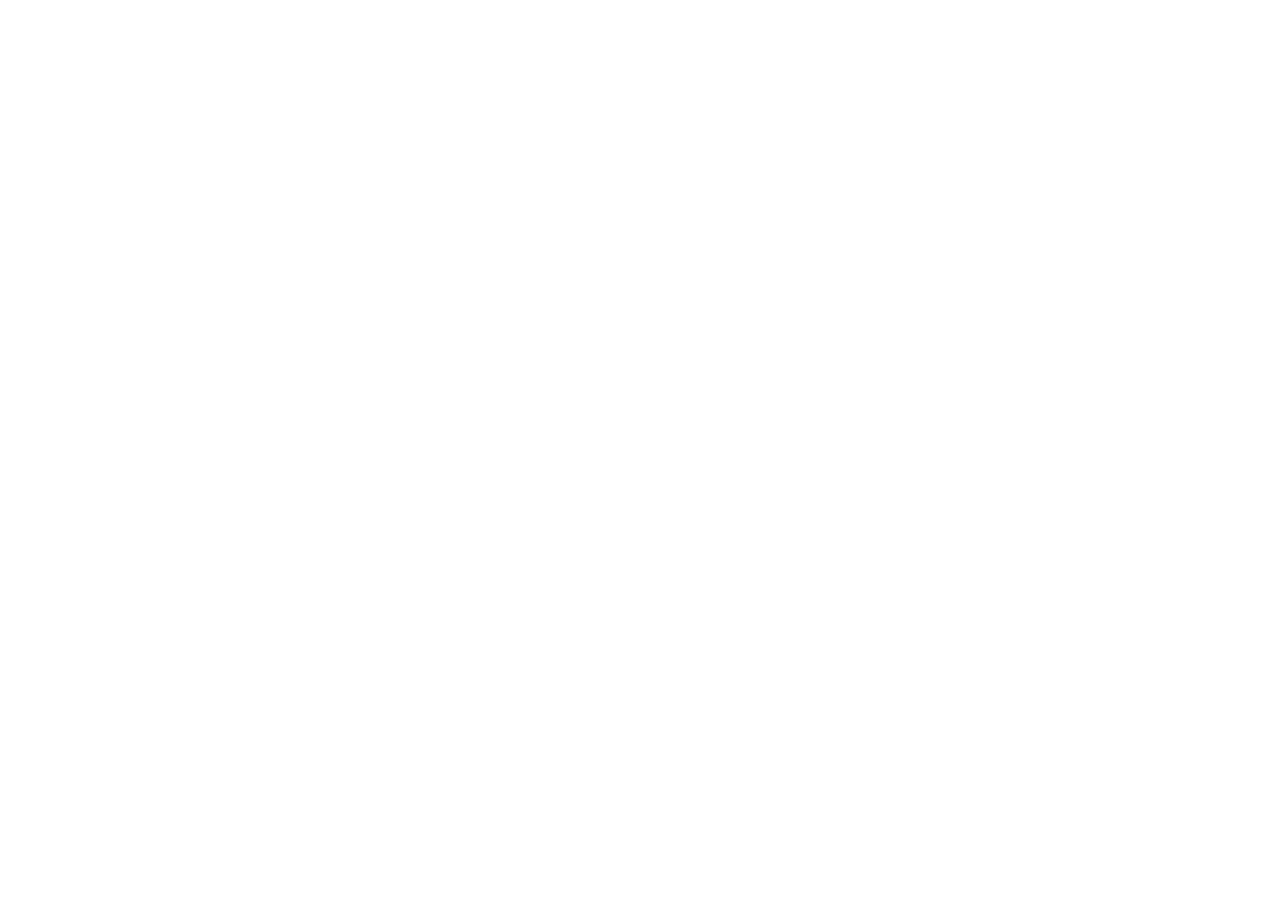
==== pages/about.html @ ec0fdb8e "Basic structure to start the project" ====
<!DOCTYPE html>
<html lang="en">

<head>
    <meta charset="UTF-8">
    <meta name="viewport" content="width=device-width, initial-scale=1.0">
    <title>Document</title>
</head>

<body>

</body>

</html>
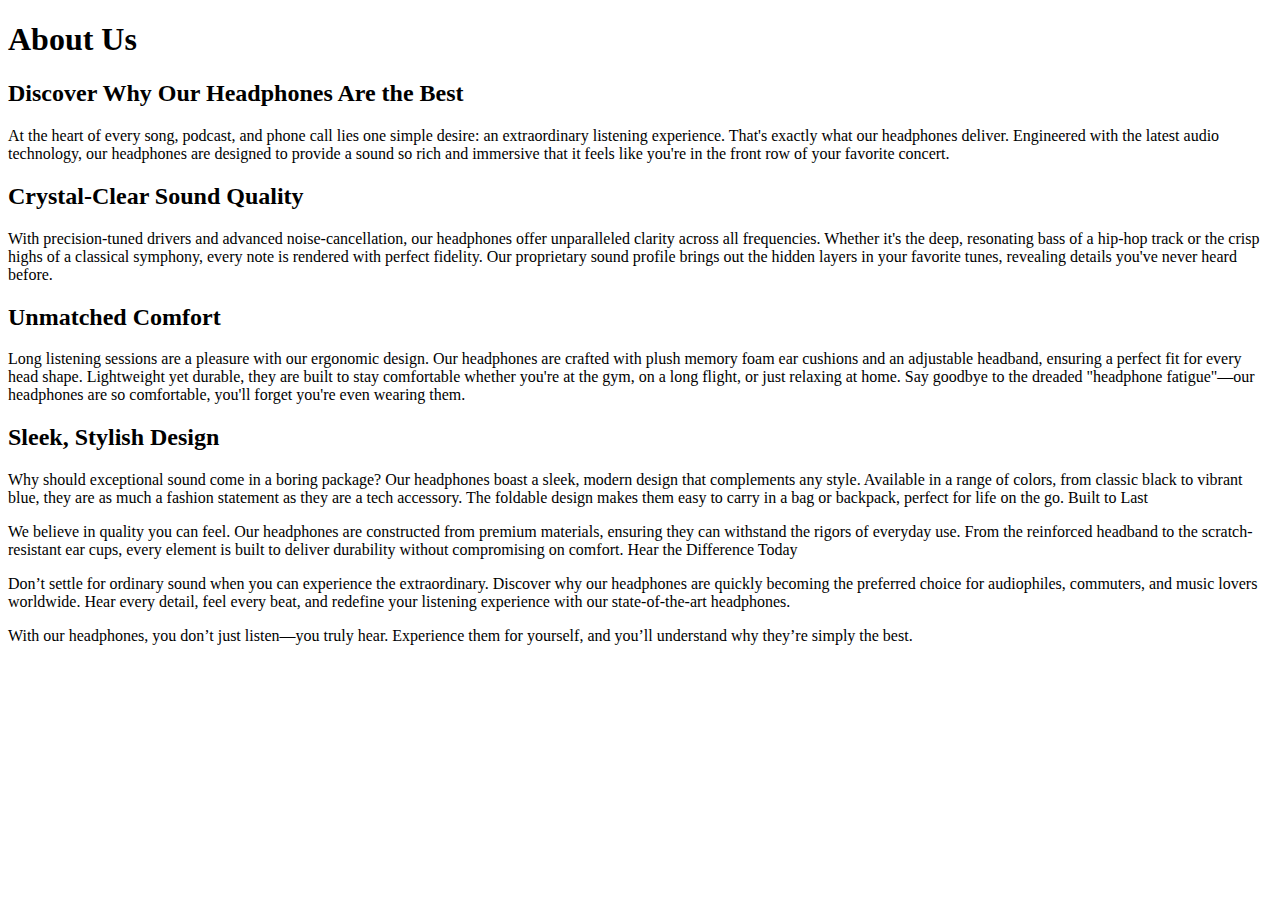
==== commit f6322493: "Initial code for about us Page" ====
--- a/pages/about.html
+++ b/pages/about.html
@@ -4,11 +4,73 @@
 <head>
     <meta charset="UTF-8">
     <meta name="viewport" content="width=device-width, initial-scale=1.0">
-    <title>Document</title>
+
+    <!--Styles-->
+    <link rel="stylesheet" href="styles/normalize.css">
+    <link rel="stylesheet" href="styles/style.css">
+    <link rel="stylesheet" href="styles/about.css">
+    <title>About Us</title>
+    <!--Icon-->
+    <link rel="icon" type="image/png" href="images/headphone.png">
 </head>
 
 <body>
+    <header></header>
+    <main>
+        <div>
+            <h1>About Us</h1>
+            <h2>Discover Why Our Headphones Are the Best</h2>
+            <p>At the heart of every song, podcast, and phone call lies one simple desire: an extraordinary listening
+                experience.
+                That's exactly what our headphones deliver. Engineered with the latest audio technology, our headphones
+                are designed to
+                provide a sound so rich and immersive that it feels like you're in the front row of your favorite
+                concert.</p>
 
+            <h2>Crystal-Clear Sound Quality</h2>
+            <p>With precision-tuned drivers and advanced noise-cancellation, our headphones offer unparalleled clarity
+                across all
+                frequencies. Whether it's the deep, resonating bass of a hip-hop track or the crisp highs of a classical
+                symphony, every
+                note is rendered with perfect fidelity. Our proprietary sound profile brings out the hidden layers in
+                your favorite
+                tunes, revealing details you've never heard before.</p>
+
+            <h2>Unmatched Comfort</h2>
+            <p>Long listening sessions are a pleasure with our ergonomic design. Our headphones are crafted with plush
+                memory foam ear
+                cushions and an adjustable headband, ensuring a perfect fit for every head shape. Lightweight yet
+                durable, they are
+                built to stay comfortable whether you're at the gym, on a long flight, or just relaxing at home. Say
+                goodbye to the
+                dreaded "headphone fatigue"—our headphones are so comfortable, you'll forget you're even wearing them.
+            </p>
+
+            <h2>Sleek, Stylish Design</h2>
+            <p>Why should exceptional sound come in a boring package? Our headphones boast a sleek, modern design that
+                complements any
+                style. Available in a range of colors, from classic black to vibrant blue, they are as much a fashion
+                statement as they
+                are a tech accessory. The foldable design makes them easy to carry in a bag or backpack, perfect for
+                life on the go.
+                Built to Last</p>
+            <p>We believe in quality you can feel. Our headphones are constructed from premium materials, ensuring they
+                can withstand
+                the rigors of everyday use. From the reinforced headband to the scratch-resistant ear cups, every
+                element is built to
+                deliver durability without compromising on comfort.
+                Hear the Difference Today</p>
+            <p>Don’t settle for ordinary sound when you can experience the extraordinary. Discover why our headphones
+                are quickly
+                becoming the preferred choice for audiophiles, commuters, and music lovers worldwide. Hear every detail,
+                feel every
+                beat, and redefine your listening experience with our state-of-the-art headphones.</p>
+            <p>With our headphones, you don’t just listen—you truly hear. Experience them for yourself, and you’ll
+                understand why
+                they’re simply the best.</p>
+        </div>
+    </main>
+    <footer></footer>
 </body>
 
 </html>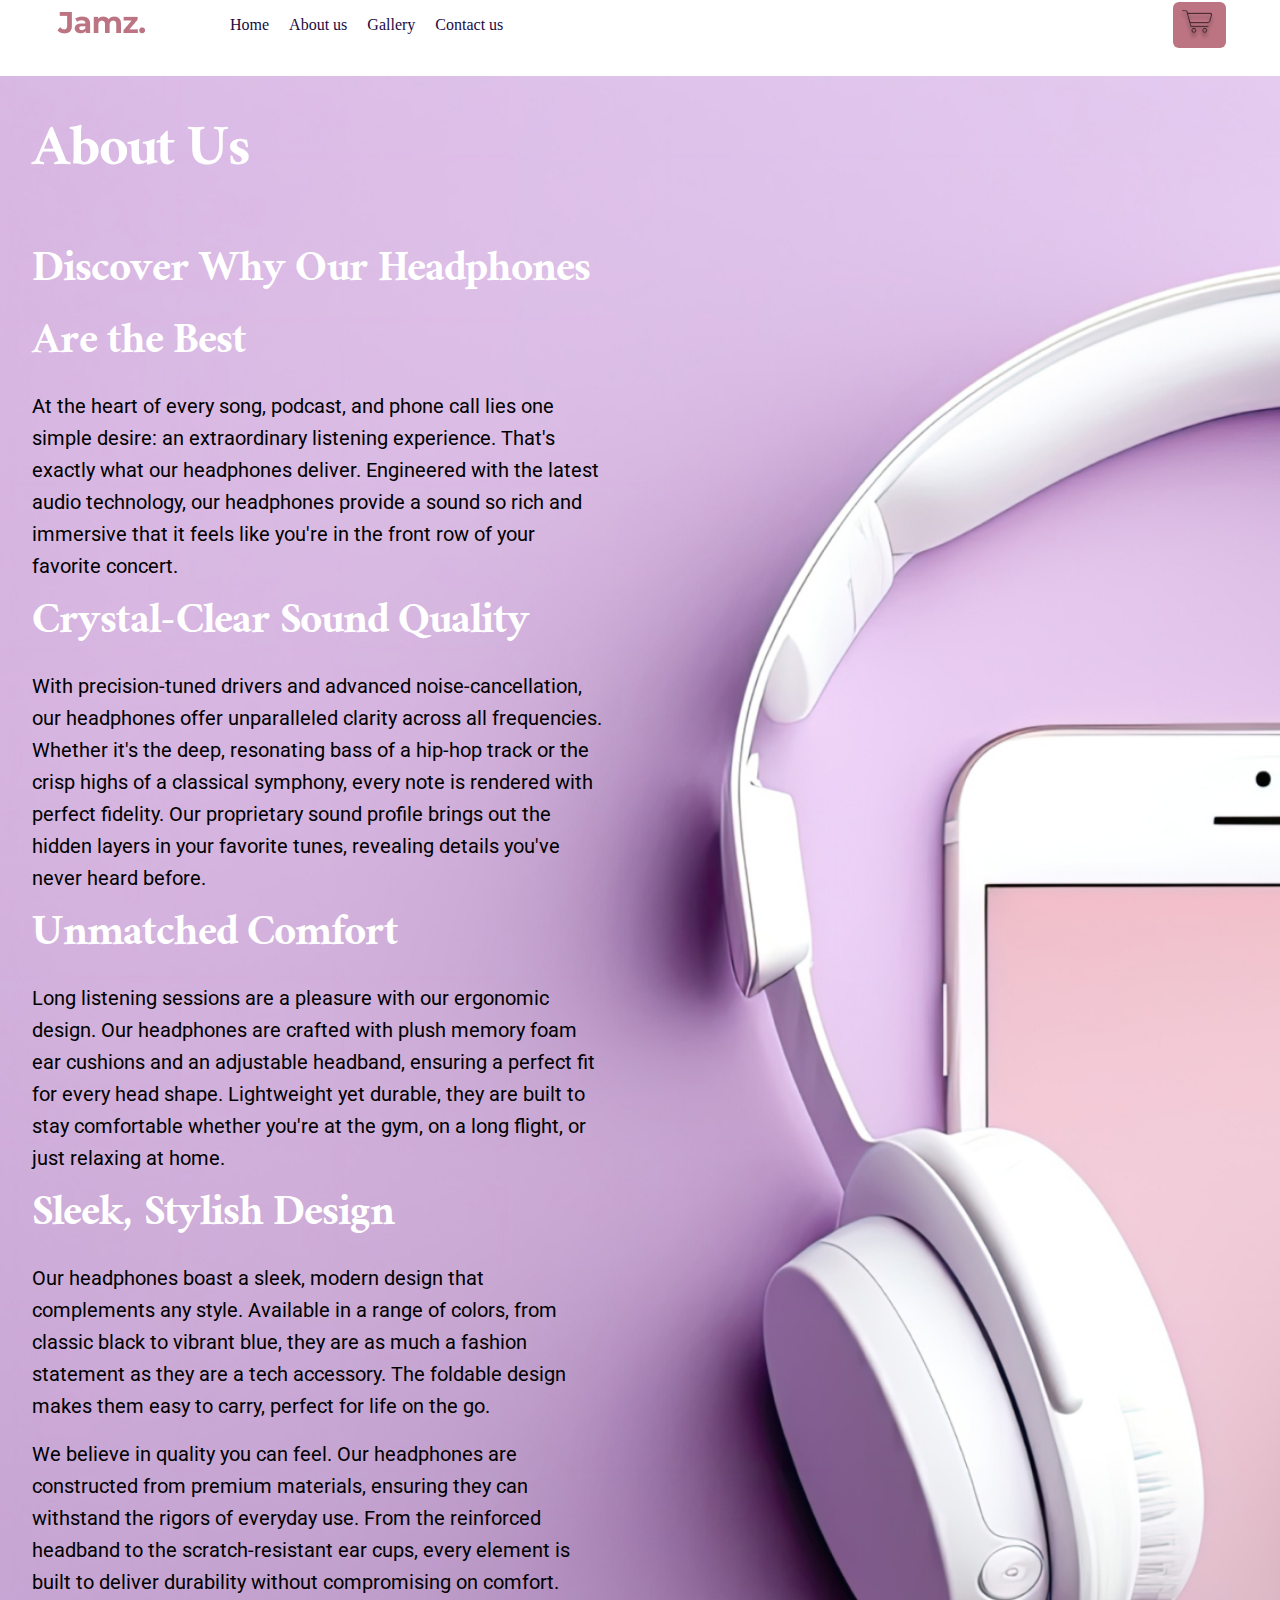
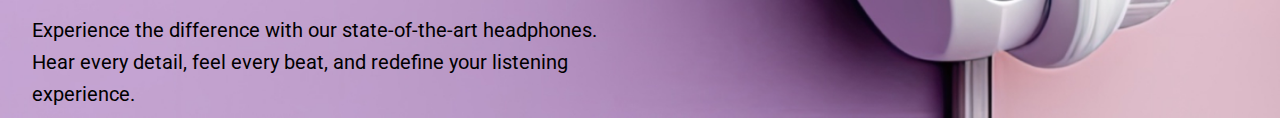
==== commit 68d04fc1: "About us page created including navigation bar" ====
--- a/pages/about.html
+++ b/pages/about.html
@@ -1,74 +1,92 @@
 <!DOCTYPE html>
 <html lang="en">
+<!--Page created by João Campos-->
 
 <head>
     <meta charset="UTF-8">
     <meta name="viewport" content="width=device-width, initial-scale=1.0">
 
     <!--Styles-->
-    <link rel="stylesheet" href="styles/normalize.css">
-    <link rel="stylesheet" href="styles/style.css">
-    <link rel="stylesheet" href="styles/about.css">
+    <link rel="stylesheet" href="../styles/normalize.css">
+    <link rel="stylesheet" href="../styles/style.css">
+    <link rel="stylesheet" href="../styles/about.css">
+    <link href="https://fonts.googleapis.com/css2?family=Poppins&family=Roboto&family=Ramaraja" rel="stylesheet">
     <title>About Us</title>
     <!--Icon-->
-    <link rel="icon" type="image/png" href="images/headphone.png">
+    <link rel="icon" type="image/png" href="../images/headphone.png">
 </head>
 
 <body>
-    <header></header>
+    <header>
+        <div class="header">
+            <div class="header-logo">
+                <a href="../index.html"><img src="../images/Logo..png" alt="Jamz-Logo" title="Jamz-Logo"></a>
+            </div>
+            <!-- Navbar Start -->
+            <div class="navbar">
+                <nav>
+                    <ul>
+                        <li><a href="../index.html">Home</a></li>
+                        <li><a href="../pages/about.html">About us</a></li>
+                        <li><a href="../pages/gallery.html">Gallery</a></li>
+                        <li><a href="../pages/contact.html">Contact us</a></li>
+                    </ul>
+                </nav>
+            </div>
+            <!-- Navbar End -->
+            <div class="shopping-logo">
+                <img src="../images/shopping.png" alt="Shopping-Logo" title="Shopping-Logo">
+            </div>
+        </div>
+    </header>
     <main>
-        <div>
-            <h1>About Us</h1>
-            <h2>Discover Why Our Headphones Are the Best</h2>
-            <p>At the heart of every song, podcast, and phone call lies one simple desire: an extraordinary listening
-                experience.
-                That's exactly what our headphones deliver. Engineered with the latest audio technology, our headphones
-                are designed to
-                provide a sound so rich and immersive that it feels like you're in the front row of your favorite
-                concert.</p>
+        <section class="container-about-us">
+            <div class="container-inside">
+                <h1 class="about-main-title">About Us</h1>
+                <h2 class="about-second-title">Discover Why Our Headphones Are the Best</h2>
+                <p class="about-information">At the heart of every song, podcast, and phone call lies one simple desire:
+                    an extraordinary listening experience. That's exactly what our headphones deliver. Engineered with
+                    the
+                    latest audio technology, our
+                    headphones provide a sound so rich and immersive that it feels like you're in the front row of your
+                    favorite concert.</p>
 
-            <h2>Crystal-Clear Sound Quality</h2>
-            <p>With precision-tuned drivers and advanced noise-cancellation, our headphones offer unparalleled clarity
-                across all
-                frequencies. Whether it's the deep, resonating bass of a hip-hop track or the crisp highs of a classical
-                symphony, every
-                note is rendered with perfect fidelity. Our proprietary sound profile brings out the hidden layers in
-                your favorite
-                tunes, revealing details you've never heard before.</p>
+                <h2 class="about-second-title">Crystal-Clear Sound Quality</h2>
+                <p class="about-information">With precision-tuned drivers and advanced noise-cancellation, our
+                    headphones
+                    offer unparalleled clarity across all frequencies. Whether it's the deep, resonating bass of a
+                    hip-hop
+                    track or the crisp highs of a classical symphony, every note is rendered with perfect fidelity. Our
+                    proprietary sound profile brings out the hidden layers in your favorite tunes, revealing details
+                    you've
+                    never heard before.</p>
 
-            <h2>Unmatched Comfort</h2>
-            <p>Long listening sessions are a pleasure with our ergonomic design. Our headphones are crafted with plush
-                memory foam ear
-                cushions and an adjustable headband, ensuring a perfect fit for every head shape. Lightweight yet
-                durable, they are
-                built to stay comfortable whether you're at the gym, on a long flight, or just relaxing at home. Say
-                goodbye to the
-                dreaded "headphone fatigue"—our headphones are so comfortable, you'll forget you're even wearing them.
-            </p>
+                <h2 class="about-second-title">Unmatched Comfort</h2>
+                <p class="about-information">Long listening sessions are a pleasure with our ergonomic design. Our
+                    headphones are crafted with plush memory foam ear cushions and an adjustable headband, ensuring a
+                    perfect fit for every head shape. Lightweight yet durable, they are built to stay comfortable
+                    whether
+                    you're at the gym, on a long flight, or just relaxing at home.</p>
 
-            <h2>Sleek, Stylish Design</h2>
-            <p>Why should exceptional sound come in a boring package? Our headphones boast a sleek, modern design that
-                complements any
-                style. Available in a range of colors, from classic black to vibrant blue, they are as much a fashion
-                statement as they
-                are a tech accessory. The foldable design makes them easy to carry in a bag or backpack, perfect for
-                life on the go.
-                Built to Last</p>
-            <p>We believe in quality you can feel. Our headphones are constructed from premium materials, ensuring they
-                can withstand
-                the rigors of everyday use. From the reinforced headband to the scratch-resistant ear cups, every
-                element is built to
-                deliver durability without compromising on comfort.
-                Hear the Difference Today</p>
-            <p>Don’t settle for ordinary sound when you can experience the extraordinary. Discover why our headphones
-                are quickly
-                becoming the preferred choice for audiophiles, commuters, and music lovers worldwide. Hear every detail,
-                feel every
-                beat, and redefine your listening experience with our state-of-the-art headphones.</p>
-            <p>With our headphones, you don’t just listen—you truly hear. Experience them for yourself, and you’ll
-                understand why
-                they’re simply the best.</p>
-        </div>
+                <h2 class="about-second-title">Sleek, Stylish Design</h2>
+                <p class="about-information">Our headphones boast a sleek, modern design that complements any style.
+                    Available in a range of colors, from classic black to vibrant blue, they are as much a fashion
+                    statement
+                    as they are a tech accessory. The foldable design makes them easy to carry, perfect for life on the
+                    go.
+                </p>
+
+                <p class="about-information">We believe in quality you can feel. Our headphones are constructed from
+                    premium
+                    materials, ensuring they can withstand the rigors of everyday use. From the reinforced headband to
+                    the
+                    scratch-resistant ear cups, every element is built to deliver durability without compromising on
+                    comfort.</p>
+
+                <p class="about-information">Experience the difference with our state-of-the-art headphones. Hear every
+                    detail, feel every beat, and redefine your listening experience.</p>
+            </div>
+        </section>
     </main>
     <footer></footer>
 </body>
--- a/styles/style.css
+++ b/styles/style.css
@@ -0,0 +1,65 @@
+/*This style.css is intended only for styles common to all pages (like basic layout, fonts and colors). For specific page style,
+work in the specific file,
+for example: contact.css*/
+*{
+    box-sizing: border-box;
+    margin:0;
+    padding:0;
+}
+.header{
+    display: grid; 
+    grid-template-columns: 1fr  1fr  1fr  1fr  1fr  1fr  1fr  1fr  1fr  1fr  1fr  1fr;
+    grid-template-rows: 50px;
+    align-items: center;
+
+}
+.header-logo{
+    grid-column: 2/3;
+    margin-left:-50px;
+   
+    cursor: pointer;
+}
+.navbar{
+    grid-column: 4/9;
+    margin-left:-100px;
+
+}
+.shopping-logo{
+    grid-column: 12;
+    background-color: #BD7482;
+    width: 53px;
+    max-width: 100%;
+    height: 46px;
+    border-radius: 6px;
+    display:block;
+    padding:5px;
+    cursor: pointer;
+}
+.shopping-logo:hover{
+    background-color: lightgray;
+}
+nav ul{
+    list-style-type: none;
+    padding: 0;
+    margin: 0;
+
+}
+
+ul li{
+    float: left;
+    padding: 10px;
+      
+}
+li a{
+    text-decoration: none;
+    display: block;
+    color: #1B0A42;
+    line-height: 24px;
+    letter-spacing: 2%;
+    font-size: 16px;
+    
+}
+li a:hover{
+    font-size: 30px;
+
+}--- a/styles/about.css
+++ b/styles/about.css
@@ -0,0 +1,70 @@
+.container-about-us {
+    background-image: url(../images/about_us_img_headphone.png);
+    background-size: cover;
+    background-position: center;
+    background-repeat: no-repeat;
+    min-height: 80vh;
+    width: 100%;
+    overflow: hidden;
+    position: relative;
+    margin-top: 2%;
+    background-color: #000000;
+    /* Fallback for when the image fails to load */
+}
+
+.container-inside {
+    display: flex;
+    flex-direction: column;
+    width: 45%;
+    min-height: 100%;
+    margin: 0 2rem;
+}
+
+.about-main-title {
+    font-family: "Ramaraja", serif;
+    font-weight: 400;
+    font-style: normal;
+    font-size: 4rem;
+    line-height: 1.2;
+    color: white;
+}
+
+.about-second-title {
+    font-family: "Ramaraja", serif;
+    font-weight: 400;
+    font-style: normal;
+    font-size: 3rem;
+    line-height: 1.5;
+    color: white;
+}
+
+.about-information {
+    font-family: "Roboto", serif;
+    font-weight: 400;
+    font-style: normal;
+    font-size: 1.25rem;
+    line-height: 1.6;
+    text-align: left;
+    margin: 0.5rem 0;
+}
+
+/* Responsiveness */
+@media (max-width: 768px) {
+    .container-inside {
+        width: 90%;
+        /* Reduces width on mobile devices */
+        margin: 0 1rem;
+    }
+
+    .about-main-title {
+        font-size: 2.5rem;
+    }
+
+    .about-second-title {
+        font-size: 2rem;
+    }
+
+    .about-information {
+        font-size: 1rem;
+    }
+}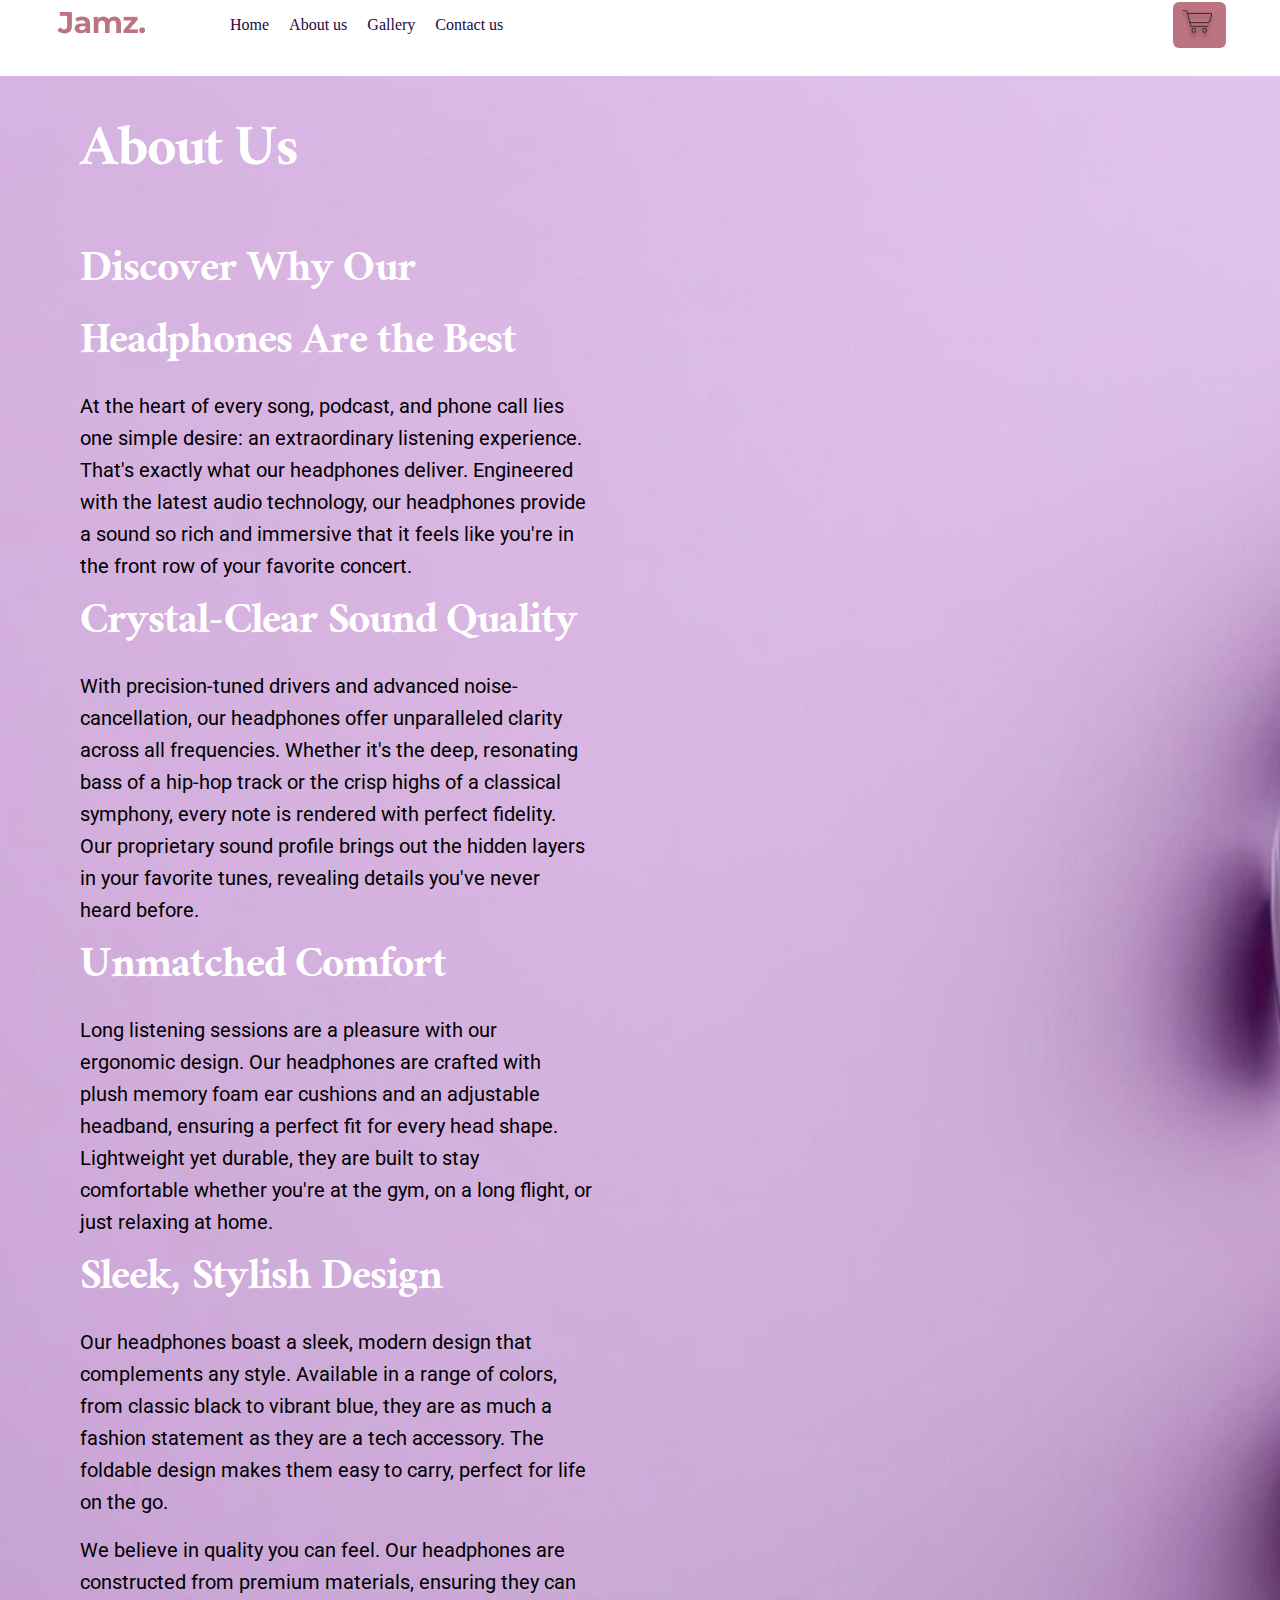
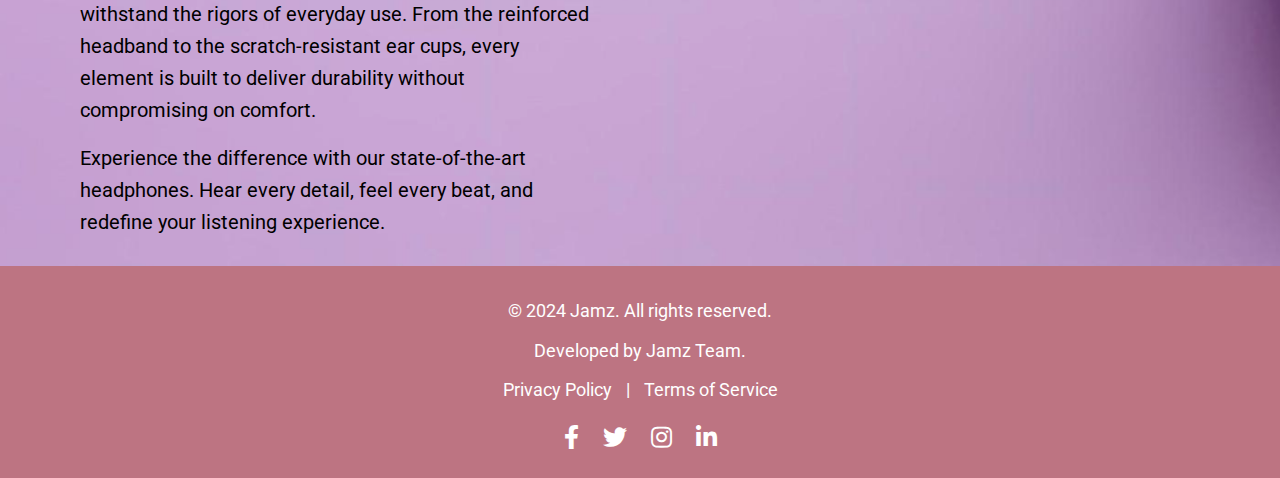
==== commit 3558a472: "Refactored code, adjusted background image and created footer" ====
--- a/pages/about.html
+++ b/pages/about.html
@@ -7,6 +7,7 @@
     <meta name="viewport" content="width=device-width, initial-scale=1.0">
 
     <!--Styles-->
+    <link rel="stylesheet" href="https://cdnjs.cloudflare.com/ajax/libs/font-awesome/5.15.4/css/all.min.css">
     <link rel="stylesheet" href="../styles/normalize.css">
     <link rel="stylesheet" href="../styles/style.css">
     <link rel="stylesheet" href="../styles/about.css">
@@ -88,7 +89,17 @@
             </div>
         </section>
     </main>
-    <footer></footer>
+    <footer class="footer">
+        <p>&copy; 2024 Jamz. All rights reserved.</p>
+        <p>Developed by Jamz Team.</p>
+        <p><a href="#">Privacy Policy</a> | <a href="#">Terms of Service</a></p>
+        <div class="social-icons">
+            <a href="#" class="social-icon"><i class="fab fa-facebook-f"></i></a>
+            <a href="#" class="social-icon"><i class="fab fa-twitter"></i></a>
+            <a href="#" class="social-icon"><i class="fab fa-instagram"></i></a>
+            <a href="#" class="social-icon"><i class="fab fa-linkedin-in"></i></a>
+        </div>
+    </footer>
 </body>
 
 </html>--- a/styles/style.css
+++ b/styles/style.css
@@ -1,65 +1,116 @@
 /*This style.css is intended only for styles common to all pages (like basic layout, fonts and colors). For specific page style,
 work in the specific file,
 for example: contact.css*/
-*{
+* {
     box-sizing: border-box;
-    margin:0;
-    padding:0;
+    margin: 0;
+    padding: 0;
 }
-.header{
-    display: grid; 
-    grid-template-columns: 1fr  1fr  1fr  1fr  1fr  1fr  1fr  1fr  1fr  1fr  1fr  1fr;
+
+.header {
+    display: grid;
+    grid-template-columns: 1fr 1fr 1fr 1fr 1fr 1fr 1fr 1fr 1fr 1fr 1fr 1fr;
     grid-template-rows: 50px;
     align-items: center;
 
 }
-.header-logo{
+
+.header-logo {
     grid-column: 2/3;
-    margin-left:-50px;
-   
+    margin-left: -50px;
+
     cursor: pointer;
 }
-.navbar{
+
+.navbar {
     grid-column: 4/9;
-    margin-left:-100px;
+    margin-left: -100px;
 
 }
-.shopping-logo{
+
+.shopping-logo {
     grid-column: 12;
     background-color: #BD7482;
     width: 53px;
     max-width: 100%;
     height: 46px;
     border-radius: 6px;
-    display:block;
-    padding:5px;
+    display: block;
+    padding: 5px;
     cursor: pointer;
 }
-.shopping-logo:hover{
+
+.shopping-logo:hover {
     background-color: lightgray;
 }
-nav ul{
+
+nav ul {
     list-style-type: none;
     padding: 0;
     margin: 0;
 
 }
 
-ul li{
+ul li {
     float: left;
     padding: 10px;
-      
+
 }
-li a{
+
+li a {
     text-decoration: none;
     display: block;
     color: #1B0A42;
     line-height: 24px;
     letter-spacing: 2%;
     font-size: 16px;
-    
+
 }
-li a:hover{
+
+li a:hover {
     font-size: 30px;
 
-}+}
+
+/*FOOTER by João*/
+.footer {
+    background-color: #BD7482;
+    color: #fff;
+    padding: 20px;
+    text-align: center;
+    font-family: "Roboto", serif;
+    font-weight: 400;
+    font-style: normal;
+    font-size: 1.15rem;
+    line-height: 1.6;
+}
+
+.footer a {
+    color: #fff;
+    text-decoration: none;
+    margin: 0 10px;
+}
+
+.footer a:hover {
+    text-decoration: underline;
+}
+
+.footer p {
+    margin: 10px 0;
+}
+
+.social-icons {
+    margin-top: 15px;
+}
+
+.social-icon {
+    margin: 0 10px;
+    font-size: 24px;
+    color: #fff;
+    text-decoration: none;
+}
+
+.social-icon:hover {
+    color: #333;
+}
+/*END FOOTER by João*/--- a/styles/about.css
+++ b/styles/about.css
@@ -1,7 +1,6 @@
 .container-about-us {
     background-image: url(../images/about_us_img_headphone.png);
     background-size: cover;
-    background-position: center;
     background-repeat: no-repeat;
     min-height: 80vh;
     width: 100%;
@@ -9,15 +8,16 @@
     position: relative;
     margin-top: 2%;
     background-color: #000000;
+    padding-bottom: 20px;
     /* Fallback for when the image fails to load */
 }
 
 .container-inside {
     display: flex;
     flex-direction: column;
-    width: 45%;
+    width: 40%;
     min-height: 100%;
-    margin: 0 2rem;
+    margin: 0 2rem 0 5rem;
 }
 
 .about-main-title {
@@ -67,4 +67,4 @@
     .about-information {
         font-size: 1rem;
     }
-}+}
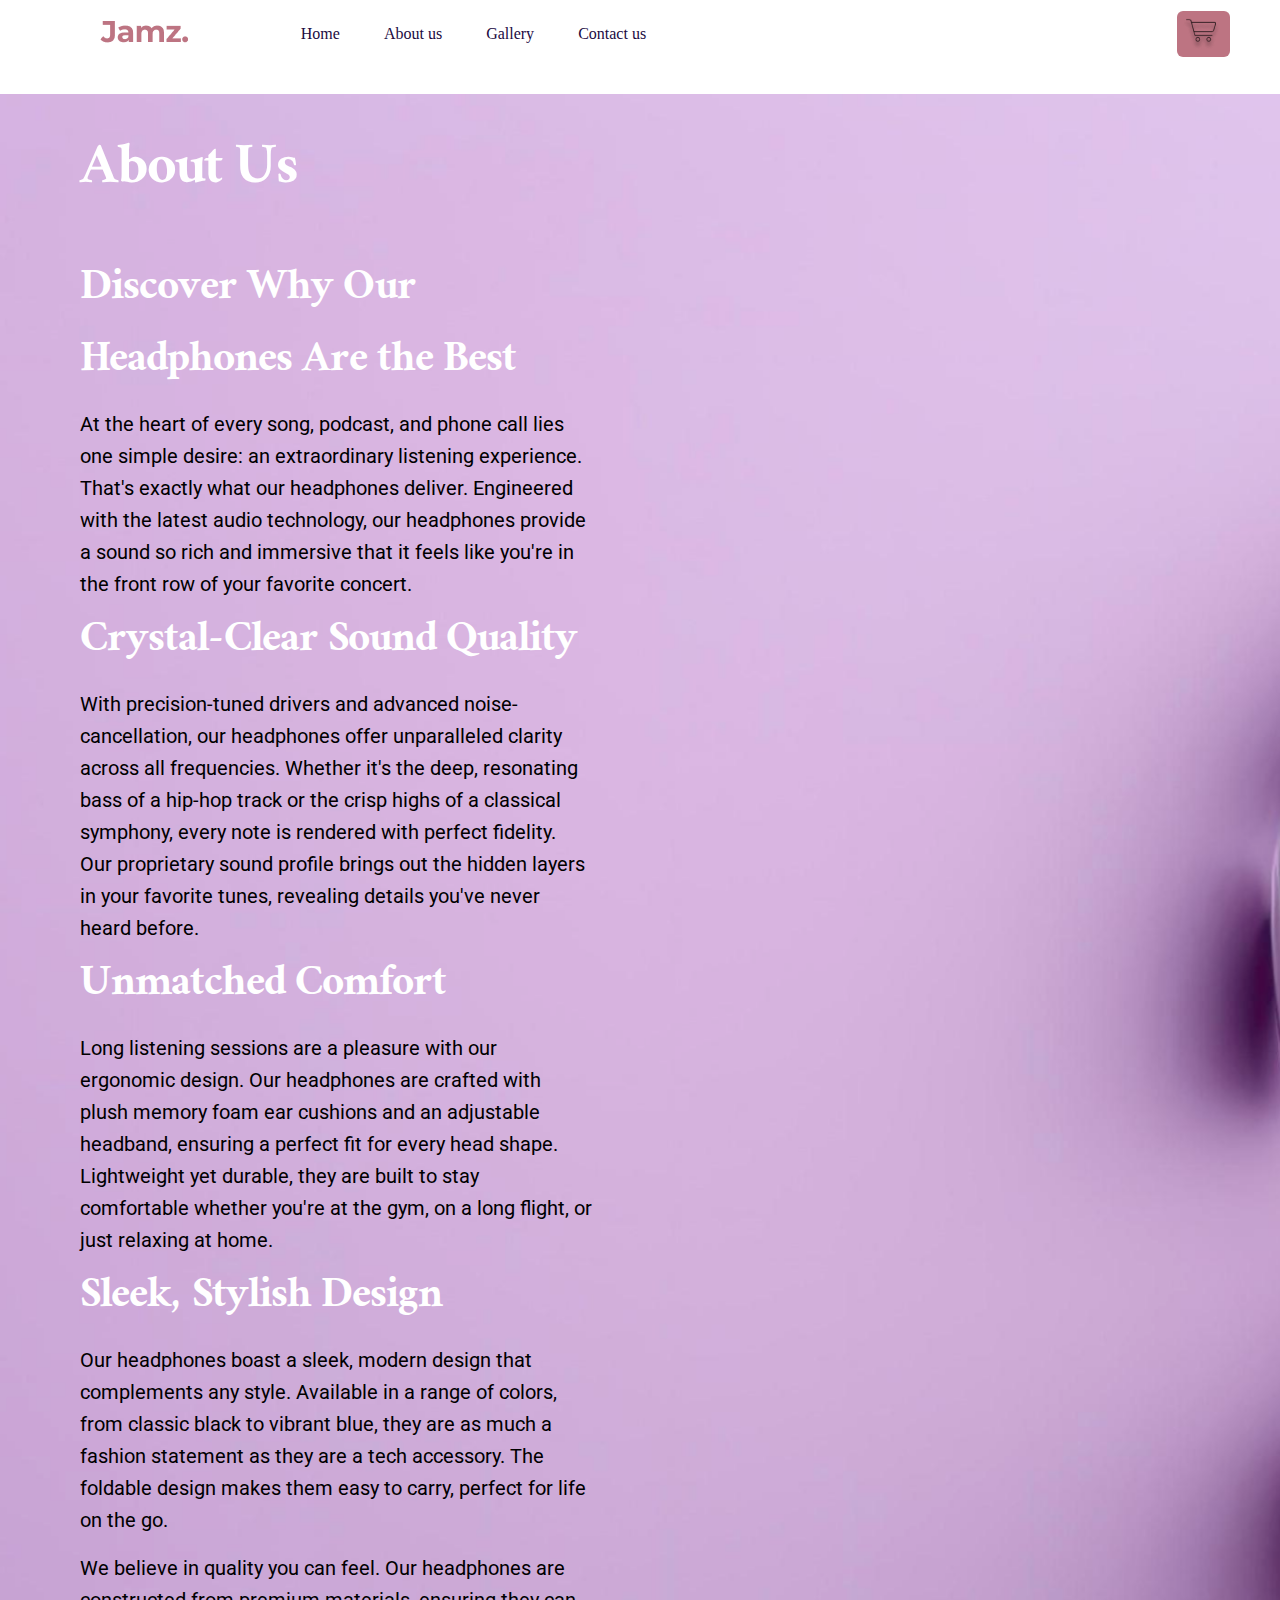
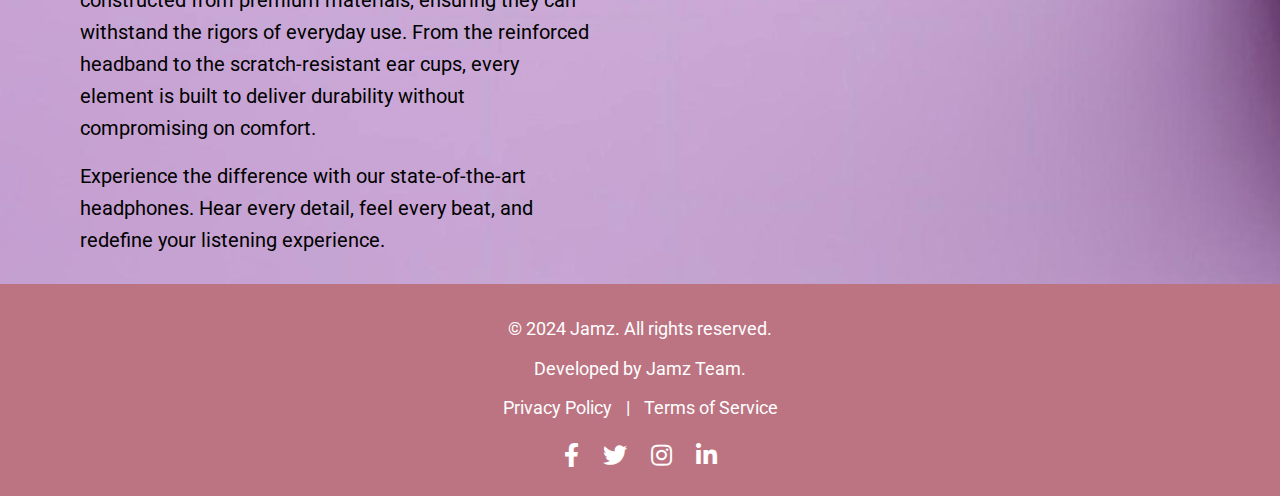
==== commit 21c39146: "made some changes to the landing page and contact us page" ====
--- a/pages/about.html
+++ b/pages/about.html
@@ -5,7 +5,6 @@
 <head>
     <meta charset="UTF-8">
     <meta name="viewport" content="width=device-width, initial-scale=1.0">
-
     <!--Styles-->
     <link rel="stylesheet" href="https://cdnjs.cloudflare.com/ajax/libs/font-awesome/5.15.4/css/all.min.css">
     <link rel="stylesheet" href="../styles/normalize.css">
@@ -16,27 +15,24 @@
     <!--Icon-->
     <link rel="icon" type="image/png" href="../images/headphone.png">
 </head>
-
 <body>
     <header>
         <div class="header">
             <div class="header-logo">
-                <a href="../index.html"><img src="../images/Logo..png" alt="Jamz-Logo" title="Jamz-Logo"></a>
+                <a href="../index.html"><img src="../images/Logo..png" alt="Jamz-Logo" title="Jamz-Logo" /></a>
             </div>
             <!-- Navbar Start -->
-            <div class="navbar">
-                <nav>
-                    <ul>
-                        <li><a href="../index.html">Home</a></li>
-                        <li><a href="../pages/about.html">About us</a></li>
-                        <li><a href="../pages/gallery.html">Gallery</a></li>
-                        <li><a href="../pages/contact.html">Contact us</a></li>
-                    </ul>
-                </nav>
-            </div>
+            <nav class="navbar">
+                <ul>
+                    <li><a href="../index.html">Home</a></li>
+                    <li><a href="../pages/about.html">About us</a></li>
+                    <li><a href="../pages/gallery.html">Gallery</a></li>
+                    <li><a href="../pages/contact.html">Contact us</a></li>
+                </ul>
+            </nav>
             <!-- Navbar End -->
             <div class="shopping-logo">
-                <img src="../images/shopping.png" alt="Shopping-Logo" title="Shopping-Logo">
+                <img src="../images/shopping.png" alt="Shopping-Logo" title="Shopping-Logo" />
             </div>
         </div>
     </header>
--- a/styles/style.css
+++ b/styles/style.css
@@ -1,35 +1,31 @@
 /*This style.css is intended only for styles common to all pages (like basic layout, fonts and colors). For specific page style,
 work in the specific file,
 for example: contact.css*/
+
+/* Header By Mahmoud */
 * {
     box-sizing: border-box;
     margin: 0;
     padding: 0;
+
 }
 
 .header {
-    display: grid;
-    grid-template-columns: 1fr 1fr 1fr 1fr 1fr 1fr 1fr 1fr 1fr 1fr 1fr 1fr;
-    grid-template-rows: 50px;
+    display: flex;
+    justify-content: space-between;
     align-items: center;
 
 }
-
 .header-logo {
-    grid-column: 2/3;
-    margin-left: -50px;
-
+    margin-left: 100px;
     cursor: pointer;
-}
-
-.navbar {
-    grid-column: 4/9;
-    margin-left: -100px;
 
 }
+.navbar {
+    flex-grow: 0.7;
 
+}
 .shopping-logo {
-    grid-column: 12;
     background-color: #BD7482;
     width: 53px;
     max-width: 100%;
@@ -38,25 +34,23 @@
     display: block;
     padding: 5px;
     cursor: pointer;
+    margin-right:50px;
+
 }
-
 .shopping-logo:hover {
     background-color: lightgray;
 }
-
 nav ul {
     list-style-type: none;
     padding: 0;
     margin: 0;
 
 }
-
 ul li {
     float: left;
-    padding: 10px;
+    padding: 22px;
 
 }
-
 li a {
     text-decoration: none;
     display: block;
@@ -66,11 +60,11 @@
     font-size: 16px;
 
 }
-
 li a:hover {
     font-size: 30px;
 
 }
+/*End Header By Mahmoud */
 
 /*FOOTER by João*/
 .footer {
@@ -113,4 +107,5 @@
 .social-icon:hover {
     color: #333;
 }
-/*END FOOTER by João*/+/*END FOOTER by João*/
+
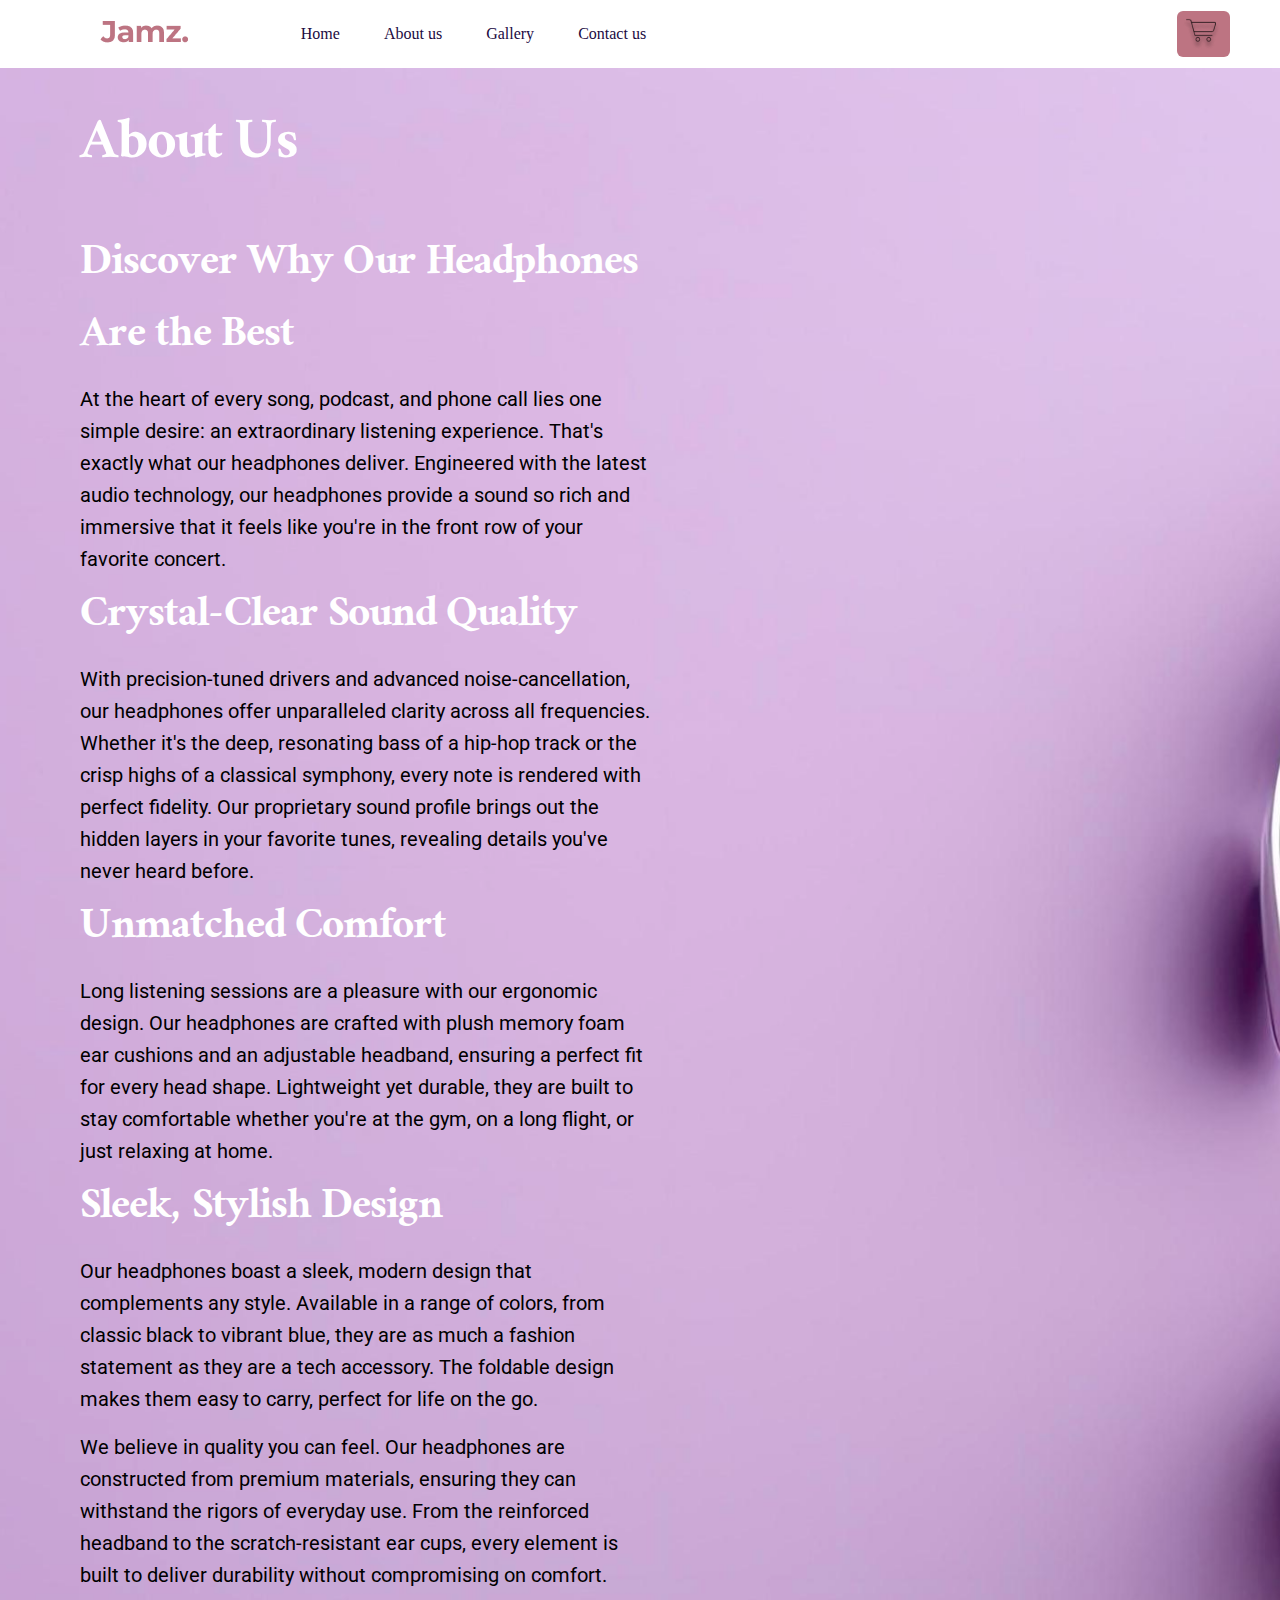
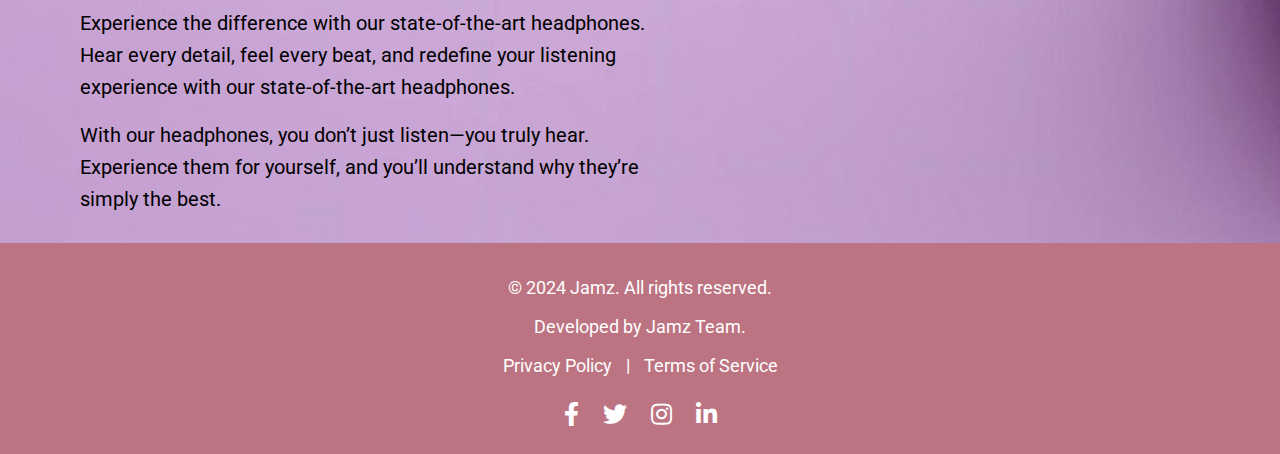
==== commit b2621c5f: "Fixed some issues on Contact Us and About Us pages." ====
--- a/pages/about.html
+++ b/pages/about.html
@@ -15,6 +15,7 @@
     <!--Icon-->
     <link rel="icon" type="image/png" href="../images/headphone.png">
 </head>
+
 <body>
     <header>
         <div class="header">
@@ -81,7 +82,13 @@
                     comfort.</p>
 
                 <p class="about-information">Experience the difference with our state-of-the-art headphones. Hear every
-                    detail, feel every beat, and redefine your listening experience.</p>
+                    detail, feel every beat, and redefine your listening experience with our state-of-the-art
+                    headphones.
+                </p>
+                <p class="about-information">
+                    With our headphones, you don’t just listen—you truly hear. Experience them for yourself, and you’ll
+                    understand why
+                    they’re simply the best.</p>
             </div>
         </section>
     </main>
--- a/styles/about.css
+++ b/styles/about.css
@@ -6,8 +6,8 @@
     width: 100%;
     overflow: hidden;
     position: relative;
-    margin-top: 2%;
-    background-color: #000000;
+    margin-top: 0;
+    background-color: rgb(207, 178, 218);
     padding-bottom: 20px;
     /* Fallback for when the image fails to load */
 }
@@ -15,7 +15,7 @@
 .container-inside {
     display: flex;
     flex-direction: column;
-    width: 40%;
+    width: 45%;
     min-height: 100%;
     margin: 0 2rem 0 5rem;
 }
@@ -67,4 +67,4 @@
     .about-information {
         font-size: 1rem;
     }
-}
+}